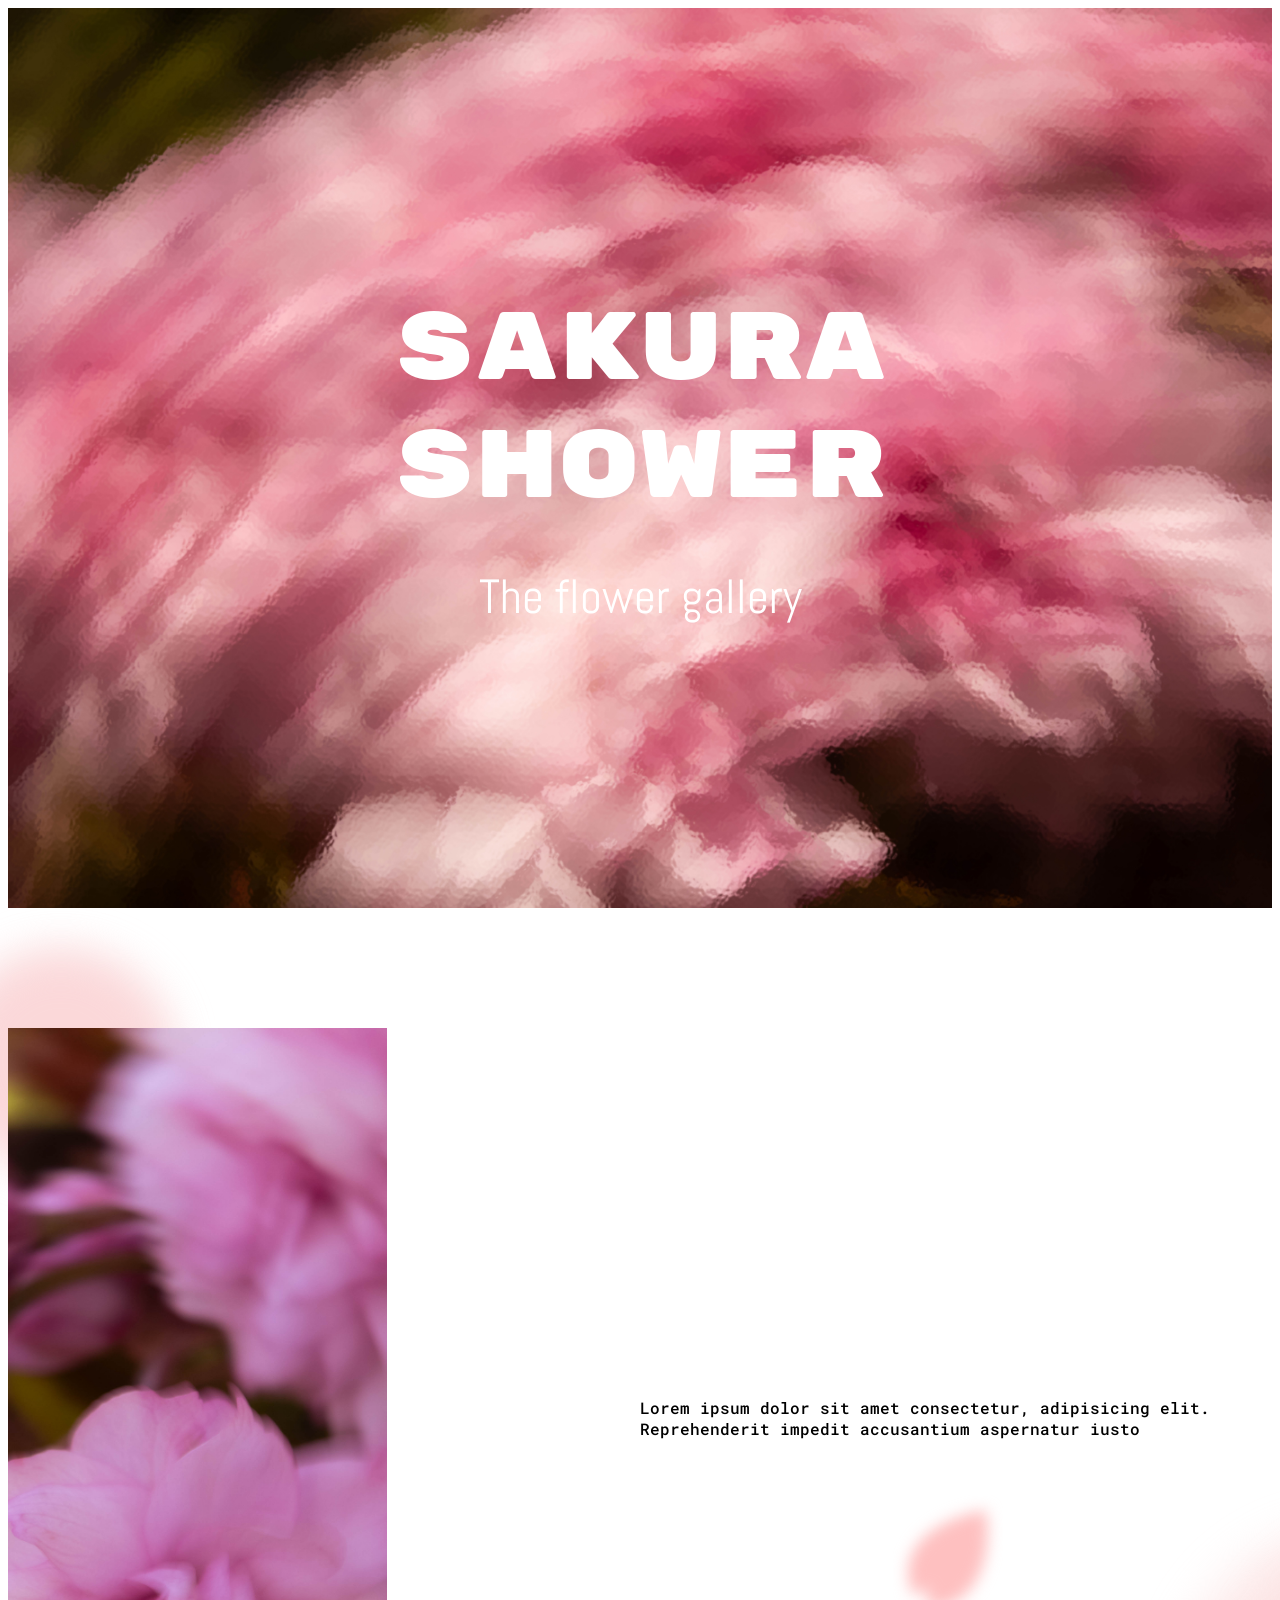
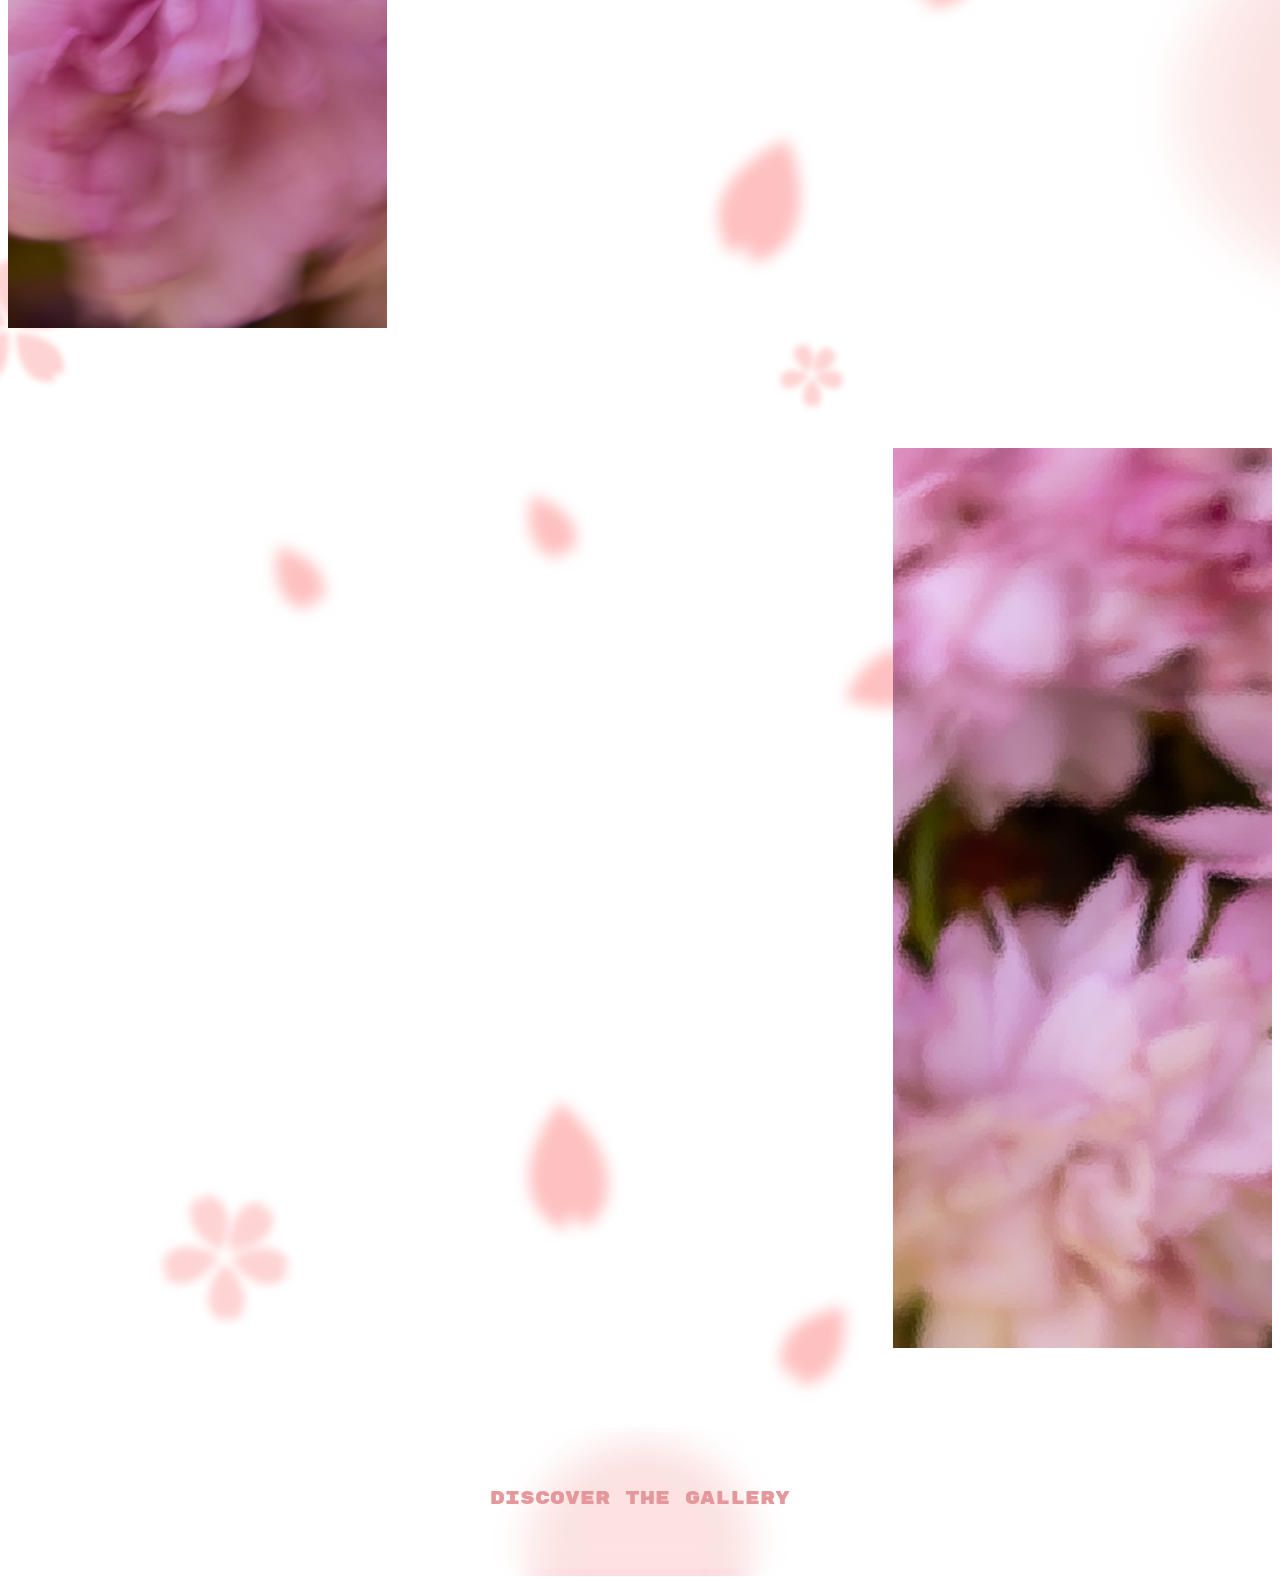
==== index.html @ 28d44b57 "I've forgot the git init" ====
<!DOCTYPE html>
<html lang="fr">
<head>
    <meta charset="UTF-8">
    <meta name="viewport" content="width=device-width, initial-scale=1.0">
    <title>Sakura Shower</title>
    <link rel="icon" type="image/png" href="src/svg/sakura.svg" />
    <link rel="stylesheet" href="style/style.css">

    <link rel="preconnect" href="https://fonts.googleapis.com">
    <link rel="preconnect" href="https://fonts.gstatic.com" crossorigin>
    <link href="https://fonts.googleapis.com/css2?family=Rubik+Mono+One&display=swap" rel="stylesheet">
    <link href="https://fonts.googleapis.com/css2?family=Abel&display=swap" rel="stylesheet">
    <link href="https://fonts.googleapis.com/css2?family=Roboto+Mono:ital,wght@0,500;1,500&display=swap" rel="stylesheet">
</head>
<body>
    <section class="hero">

        <div class="hero-div">
            <h1>Sakura Shower</h1>
            <h2>The flower gallery</h2>
        </div>

    </section>


    <section class="container" id="presentation">
        
        <img id="img-pres" src="src/image.jpg" alt="image de fleur">
        <img class ="halo2" src="src/svg/halo2.svg">
        <img class="sakura" src="src/svg/sakura.svg" data-speed="0.1">
        
        <p>Lorem ipsum dolor sit amet consectetur, adipisicing elit. Reprehenderit impedit accusantium aspernatur iusto</p>
        <img class ="halo" src="src/svg/halo.svg">
        <img class="petale" src="src/svg/petale.svg" data-speed="0.3">
        <img class="petale2" src="src/svg/petale2.svg" data-speed="0.2">
    </section>


    <section class="container" id="suite">
        
        <img id="img-pres" src="src/image2_glass.jpg" alt="image de fleur">
        <img class="sakura2" src="src/svg/sakura2.svg" data-speed="0.15">
        
        
        <img class="petale3" src="src/svg/petale3.svg" data-speed="0.4">
        <img class="petale4" src="src/svg/petale4.svg" data-speed="0.2">
        <img class="petale5" src="src/svg/petale5.svg" data-speed="0.3">
        
        <img class="sakura3" src="src/svg/sakura3.svg" data-speed="0.1">
        
        <img class="petale6" src="src/svg/petale6.svg" data-speed="0.2">
        <img class="petale7" src="src/svg/petale7.svg" data-speed="0.3">
    </section>

    <section class="section-bouton">
    <div class="bouton-wrapper">
        <div id="bouton">
            <a href="#">Discover the gallery</a>
        </div>
        
        <img class="halo3" src="src/svg/halo3.svg" alt="">
    </div>
</section>


<script>
    window.addEventListener('scroll', function() {
        let parallaxElements = document.querySelectorAll('[data-speed]');
        
        // Pour chaque élément, on calcule sa nouvelle position
        parallaxElements.forEach(el => {
            let speed = el.getAttribute('data-speed');
            // window.pageYOffset donne la position actuelle du scroll
            let yPos = -(window.pageYOffset * speed);
            
            // On applique le mouvement vers le haut via transform
            el.style.transform = `translateY(${yPos}px)`;
        });
    });
</script>
</body>
</html>
---- style/style.css ----
/* Applique ça à toutes tes décorations */
.sakura, .sakura2, .sakura3, .petale, .petale2, .petale3, .petale4, .petale5, .petale6, .petale7 {
    transition: transform 0.1s ease-out; 
}

:root {
  --primary-font: "Rubik Mono One", monospace;
  --secondary-font: "Abel", sans-serif;
  --mono-font: "Roboto Mono", monospace;
  --text-color: white;
  --max-width: 1300px;
}

/* Container */
.container {
  max-width: var(--max-width);
  margin: 0 auto;
}

/* Hero Section */
.hero {
  height: 100vh;
  background: url('../src/header.jpg') no-repeat center center/cover;
  display: flex;
  flex-direction: column;
  align-items: center;
  justify-content: center;
}

.hero-div {
  display: flex;
  flex-direction: column;
  align-items: center;
  justify-content: center;
  gap: 2.5rem; /* 40px in rem */
}

.hero h1 {
  color: var(--text-color);
  text-align: center;
  width: 50%;
  font-size: 6rem;
  font-family: var(--primary-font);
  font-weight: 400;
  font-style: normal;
  margin: 0;
}

.hero h2 {
  color: var(--text-color);
  text-align: center;
  font-size: 3rem;
  font-family: var(--secondary-font);
  font-weight: 400;
  font-style: normal;
  margin: 0;
}

/* Presentation Section */
#presentation {
  display: flex;
  align-items: center;
  position: relative;
  justify-content: space-between;
}

#presentation p {
  font-family: var(--mono-font);
  font-optical-sizing: auto;
  font-weight: 500;
  font-style: normal;
  width: 50%;
}

#img-pres {
  width: 30%;
  height: 100vh;
  object-fit: cover;
  aspect-ratio: 2/4;
  margin-top: 120px;
  position: relative;
  z-index: 1;
}

/* Decorative Elements */
.halo {
  position: absolute;
  right: -100px;
  bottom: 0;
}

.halo2 {
  position: absolute;
  left: -100px;
  top: 0;
}

.sakura {
  position: absolute;
  left: -65px;
  bottom: -65px;
}

.petale {
  position: absolute;
  left: 70%;
  bottom: 30%;
}

.petale2 {
  position: absolute;
  left: 55%;
  bottom: 5%;
}

/* Suite Section */
#suite {
  display: flex;
  justify-content: flex-end;
  position: relative;
}

.sakura2 {
  position: absolute;
  left: 60%;
  top: 0;
}

.petale3 {
  position: absolute;
  left: 40%;
  top: 15%;
}

.petale4 {
  position: absolute;
  left: 65%;
  top: 30%;
}

.petale5 {
  position: absolute;
  left: 20%;
  top: 20%;
}

.sakura3 {
  position: absolute;
  left: 10%;
  bottom: 0;
}

.petale6 {
  position: absolute;
  left: 40%;
  bottom: 10%;
}

.petale7 {
  position: absolute;
  left: 60%;
  bottom: -5%;
}


.section-bouton {
    display: flex;
    justify-content: center;
    margin-top: 80px;
}

.bouton-wrapper {
    position: relative;
    display: flex;
    justify-content: center;
    align-items: center;
}

#bouton {
    position: relative;
    z-index: 2; 
    
    padding: 60px 55px;
    background: rgba(255, 255, 255, 0.15); /* Transparence légère */
    backdrop-filter: blur(12px);
    -webkit-backdrop-filter: blur(12px);
    
}


#bouton a {
    text-decoration: none;
    color: #E5989B; 
    font-family: var(--primary-font);
    font-size: 1.1rem;
    font-weight: 400;
    text-align: justify;
}

.halo3 {
    position: absolute;
    top: 50%;
    left: 50%;
    transform: translate(-50%, -50%);
    
    z-index: 1;
    width: 280px; 
    opacity: 0.8; 
}
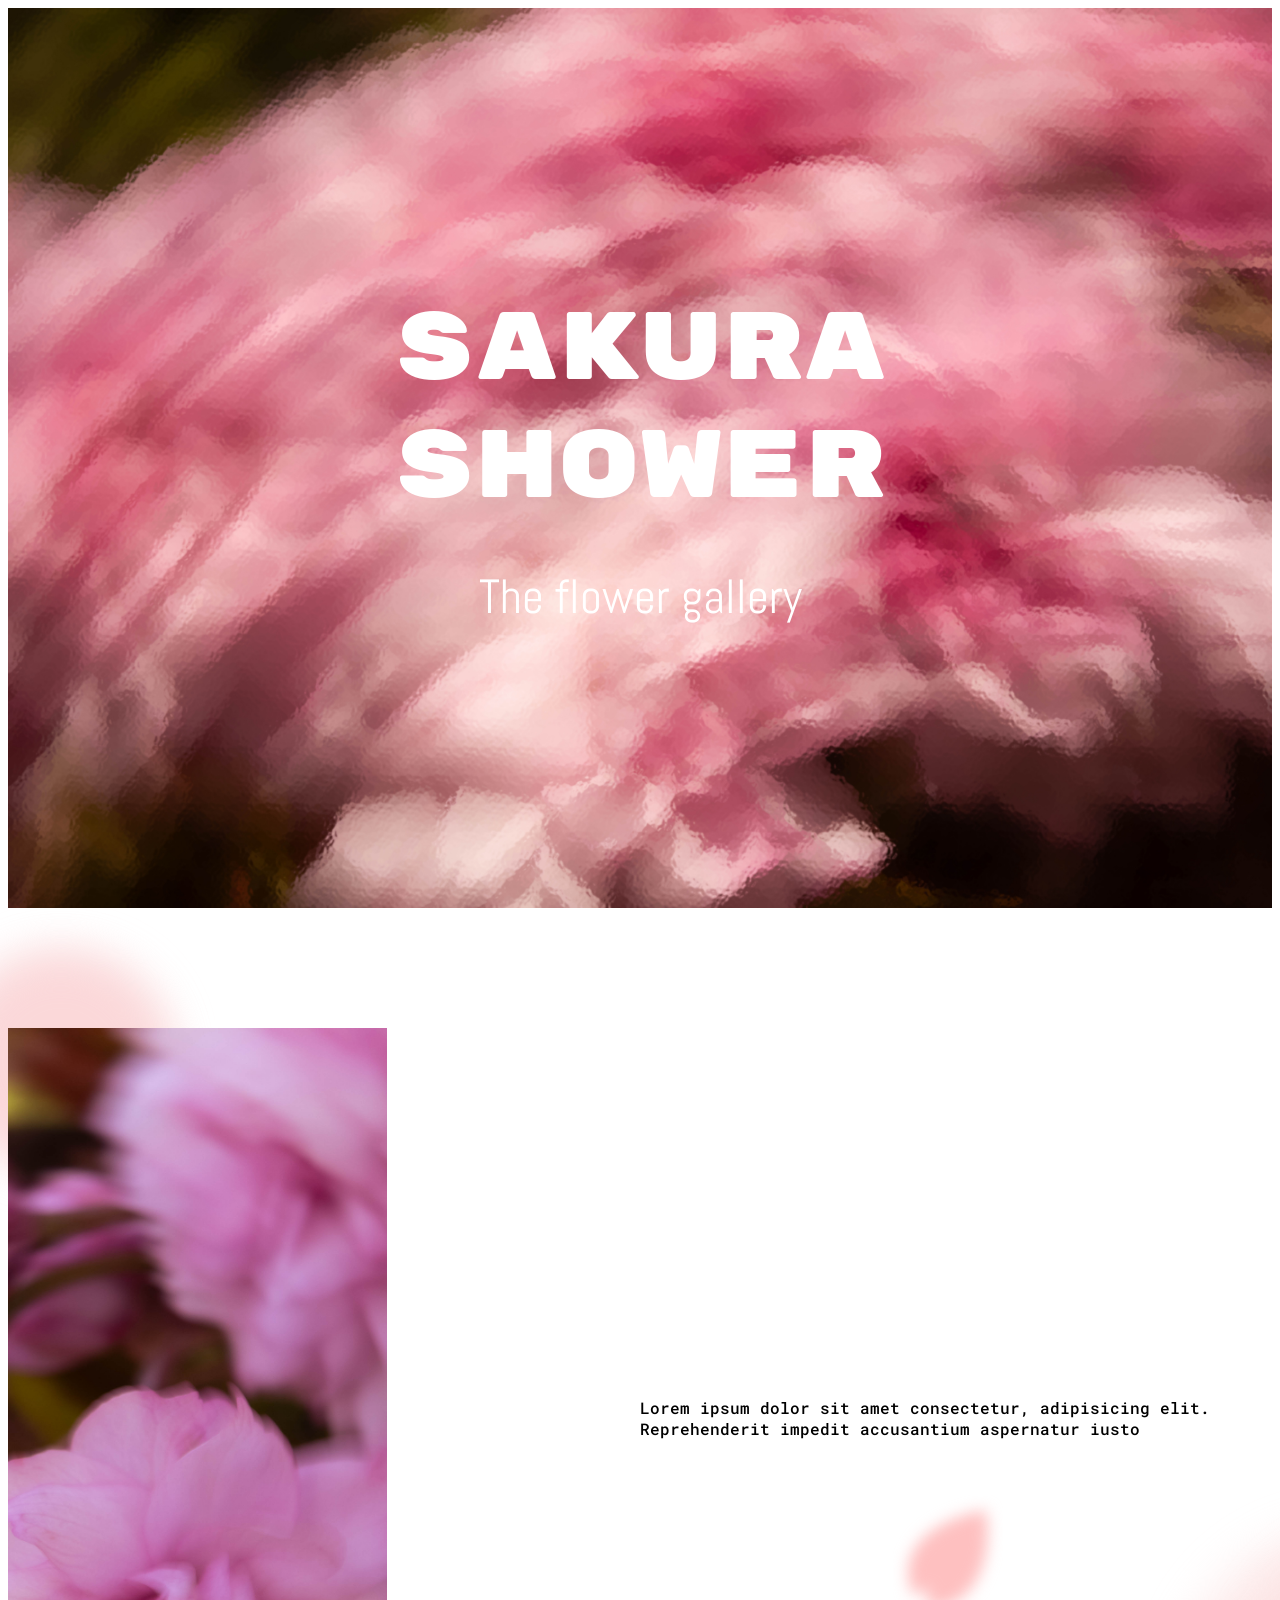
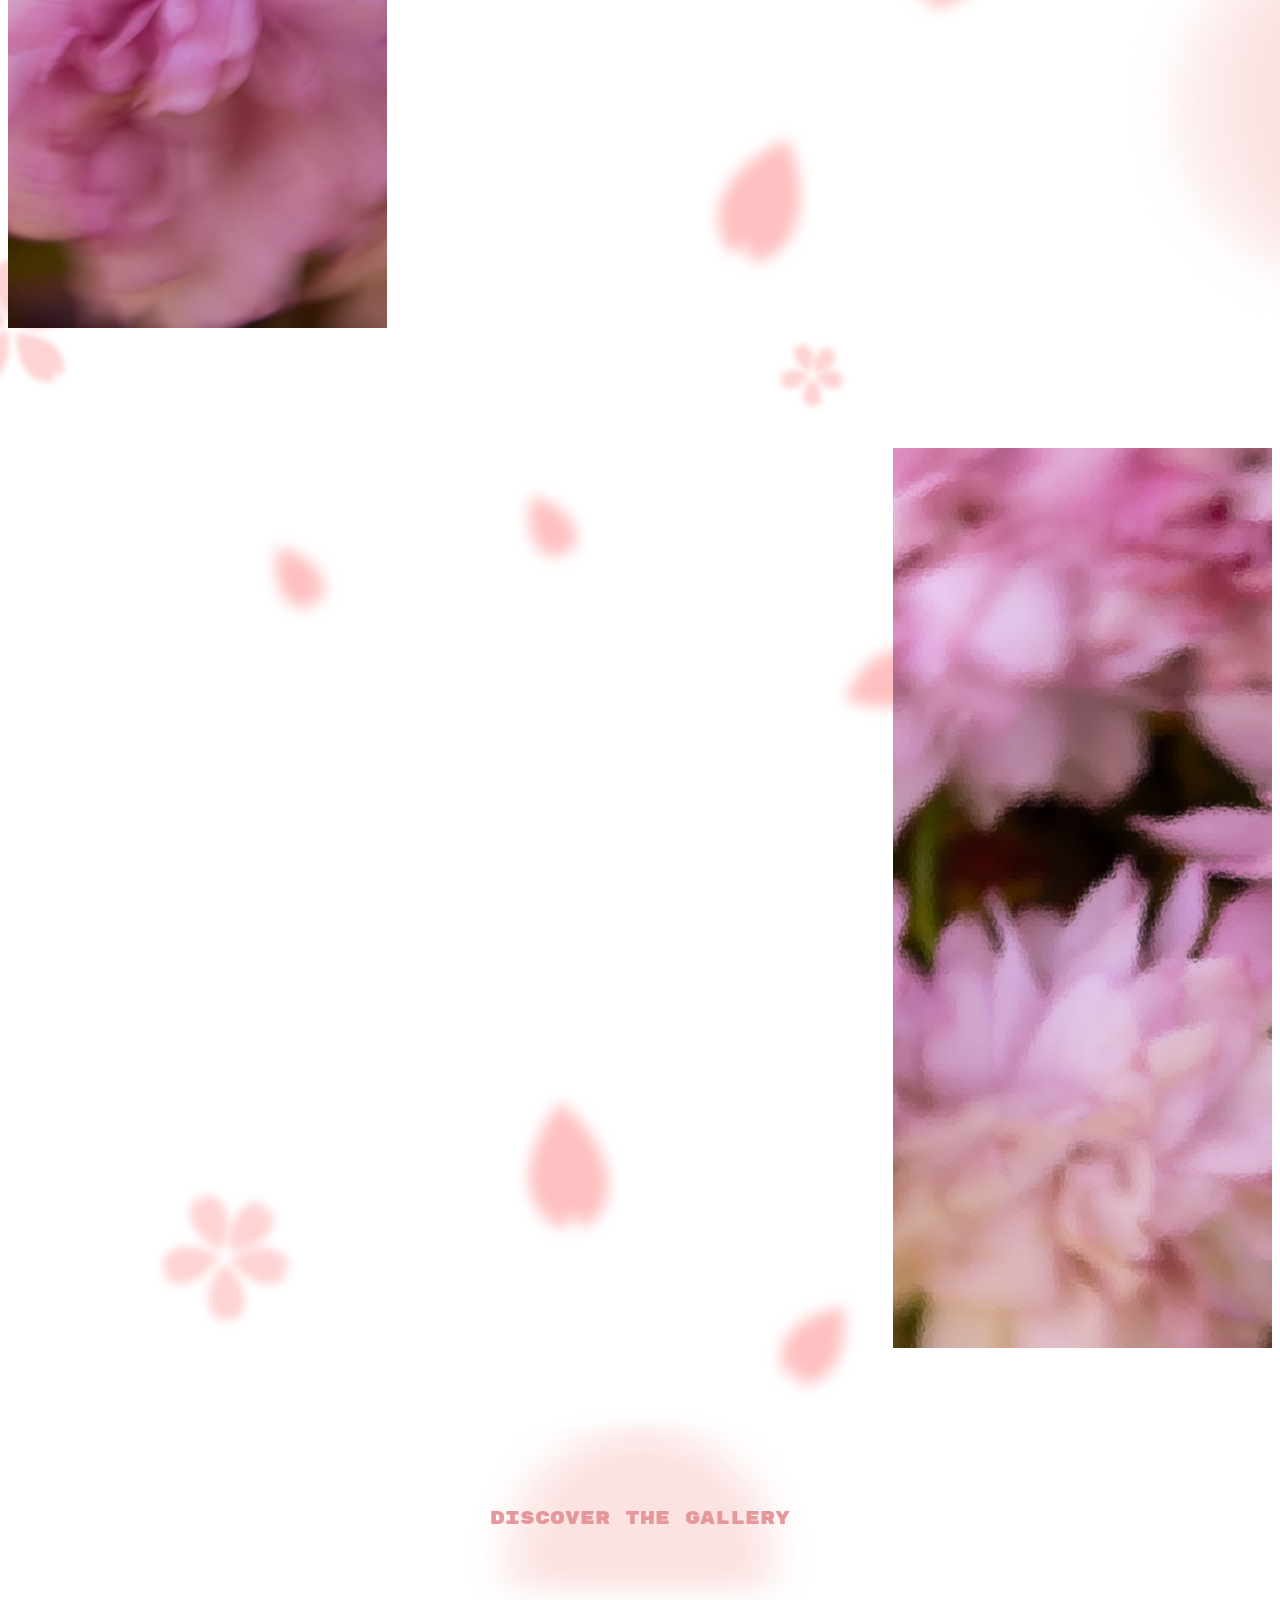
==== commit 62cdb6db: "button fixed" ====
--- a/index.html
+++ b/index.html
@@ -5,7 +5,7 @@
     <meta name="viewport" content="width=device-width, initial-scale=1.0">
     <title>Sakura Shower</title>
     <link rel="icon" type="image/png" href="src/svg/sakura.svg" />
-    <link rel="stylesheet" href="style/style.css">
+    <link rel="stylesheet" href="style/style.css"  >
 
     <link rel="preconnect" href="https://fonts.googleapis.com">
     <link rel="preconnect" href="https://fonts.gstatic.com" crossorigin>
@@ -13,6 +13,8 @@
     <link href="https://fonts.googleapis.com/css2?family=Abel&display=swap" rel="stylesheet">
     <link href="https://fonts.googleapis.com/css2?family=Roboto+Mono:ital,wght@0,500;1,500&display=swap" rel="stylesheet">
 </head>
+
+
 <body>
     <section class="hero">
 
@@ -56,7 +58,7 @@
     <section class="section-bouton">
     <div class="bouton-wrapper">
         <div id="bouton">
-            <a href="#">Discover the gallery</a>
+            <a href="page/galerie.html"> Discover the  gallery</a>
         </div>
         
         <img class="halo3" src="src/svg/halo3.svg" alt="">
--- a/style/style.css
+++ b/style/style.css
@@ -177,33 +177,31 @@
 }
 
 #bouton {
-    position: relative;
-    z-index: 2; 
+  position: relative;
+  z-index: 2; 
+  padding: 80px 55px;
+  background: rgba(255, 255, 255, 0.15);
+  backdrop-filter: blur(12px);
+  -webkit-backdrop-filter: blur(12px);
     
-    padding: 60px 55px;
-    background: rgba(255, 255, 255, 0.15); /* Transparence légère */
-    backdrop-filter: blur(12px);
-    -webkit-backdrop-filter: blur(12px);
-    
 }
 
 
 #bouton a {
-    text-decoration: none;
-    color: #E5989B; 
-    font-family: var(--primary-font);
-    font-size: 1.1rem;
-    font-weight: 400;
-    text-align: justify;
+  text-decoration: none;
+  color: #E5989B; 
+  font-family: var(--primary-font);
+  font-size: 1.1rem;
+  font-weight: 400;
+  text-align: justify;
 }
 
 .halo3 {
-    position: absolute;
-    top: 50%;
-    left: 50%;
-    transform: translate(-50%, -50%);
-    
-    z-index: 1;
-    width: 280px; 
-    opacity: 0.8; 
+  position: absolute;
+  top: 70px;
+  left: 50%;
+  width: 80%;
+  transform: translate(-50%, -50%);
+  z-index: 1; 
+  opacity: 0.8; 
 }
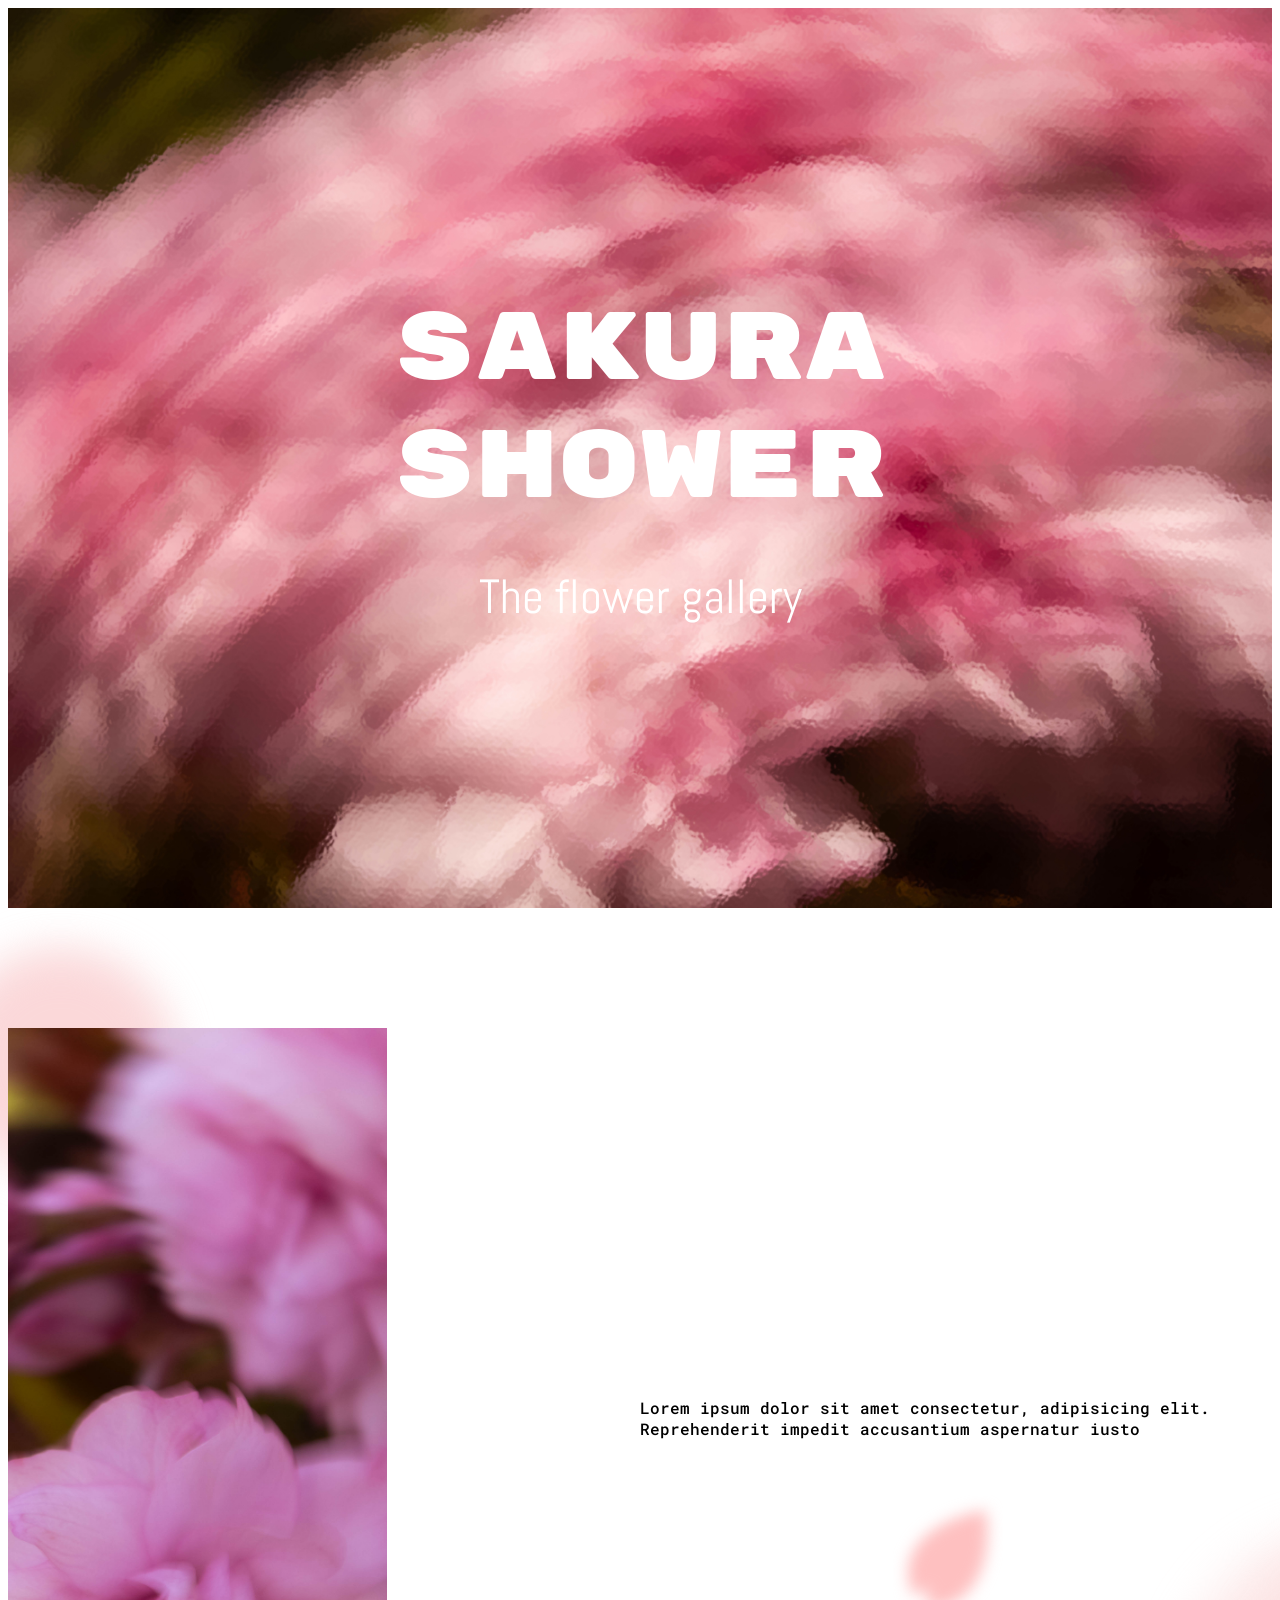
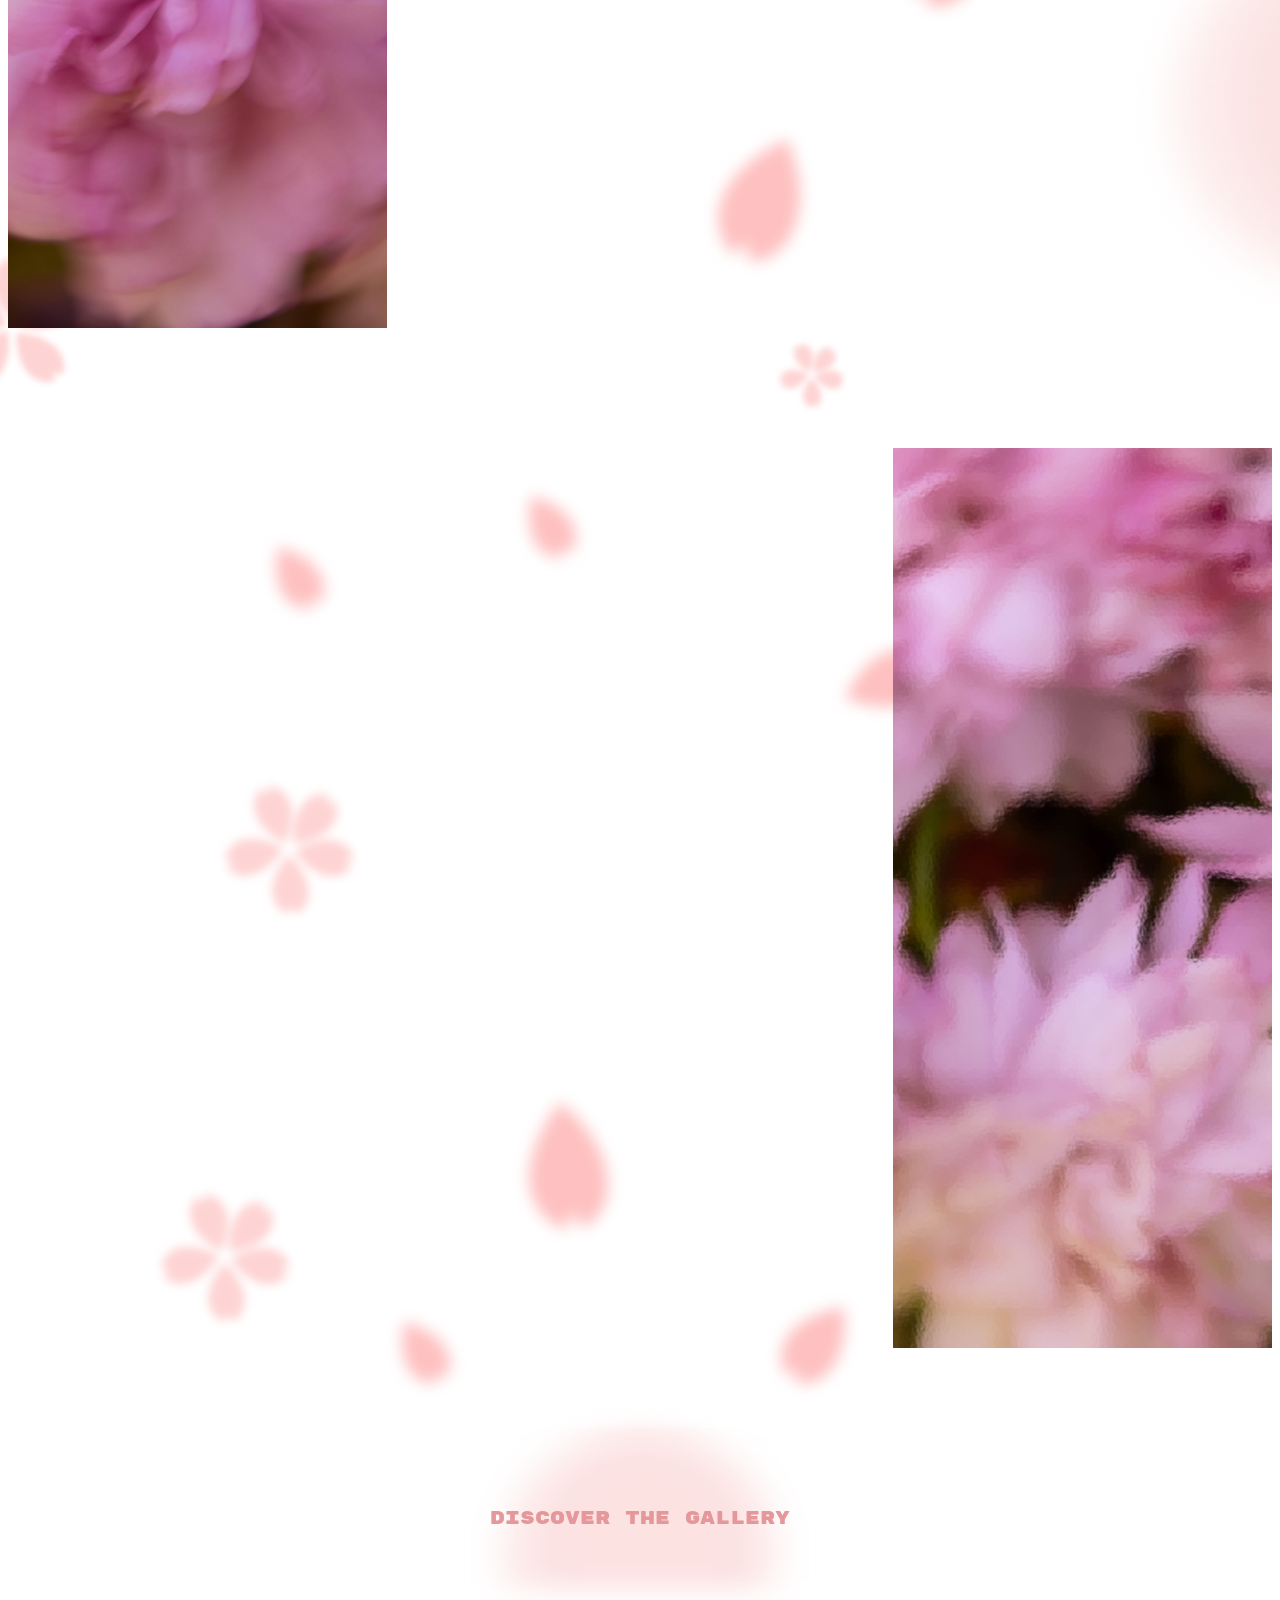
==== commit 50d56d89: "new picture and some flowers add" ====
--- a/index.html
+++ b/index.html
@@ -53,6 +53,8 @@
         
         <img class="petale6" src="src/svg/petale6.svg" data-speed="0.2">
         <img class="petale7" src="src/svg/petale7.svg" data-speed="0.3">
+        <img class="petale8" src="src/svg/petale5.svg" data-speed="0.4">
+        <img class="sakura4" src="src/svg/sakura3.svg" data-speed="0.2">
     </section>
 
     <section class="section-bouton">
--- a/style/style.css
+++ b/style/style.css
@@ -150,6 +150,12 @@
   bottom: 0;
 }
 
+.sakura4 {
+  position: absolute;
+  left: 15%;
+  bottom: 40%;
+}
+
 .petale6 {
   position: absolute;
   left: 40%;
@@ -162,6 +168,11 @@
   bottom: -5%;
 }
 
+.petale8 {
+  position: absolute;
+  left: 30%;
+  bottom: -5%;
+}
 
 .section-bouton {
     display: flex;
